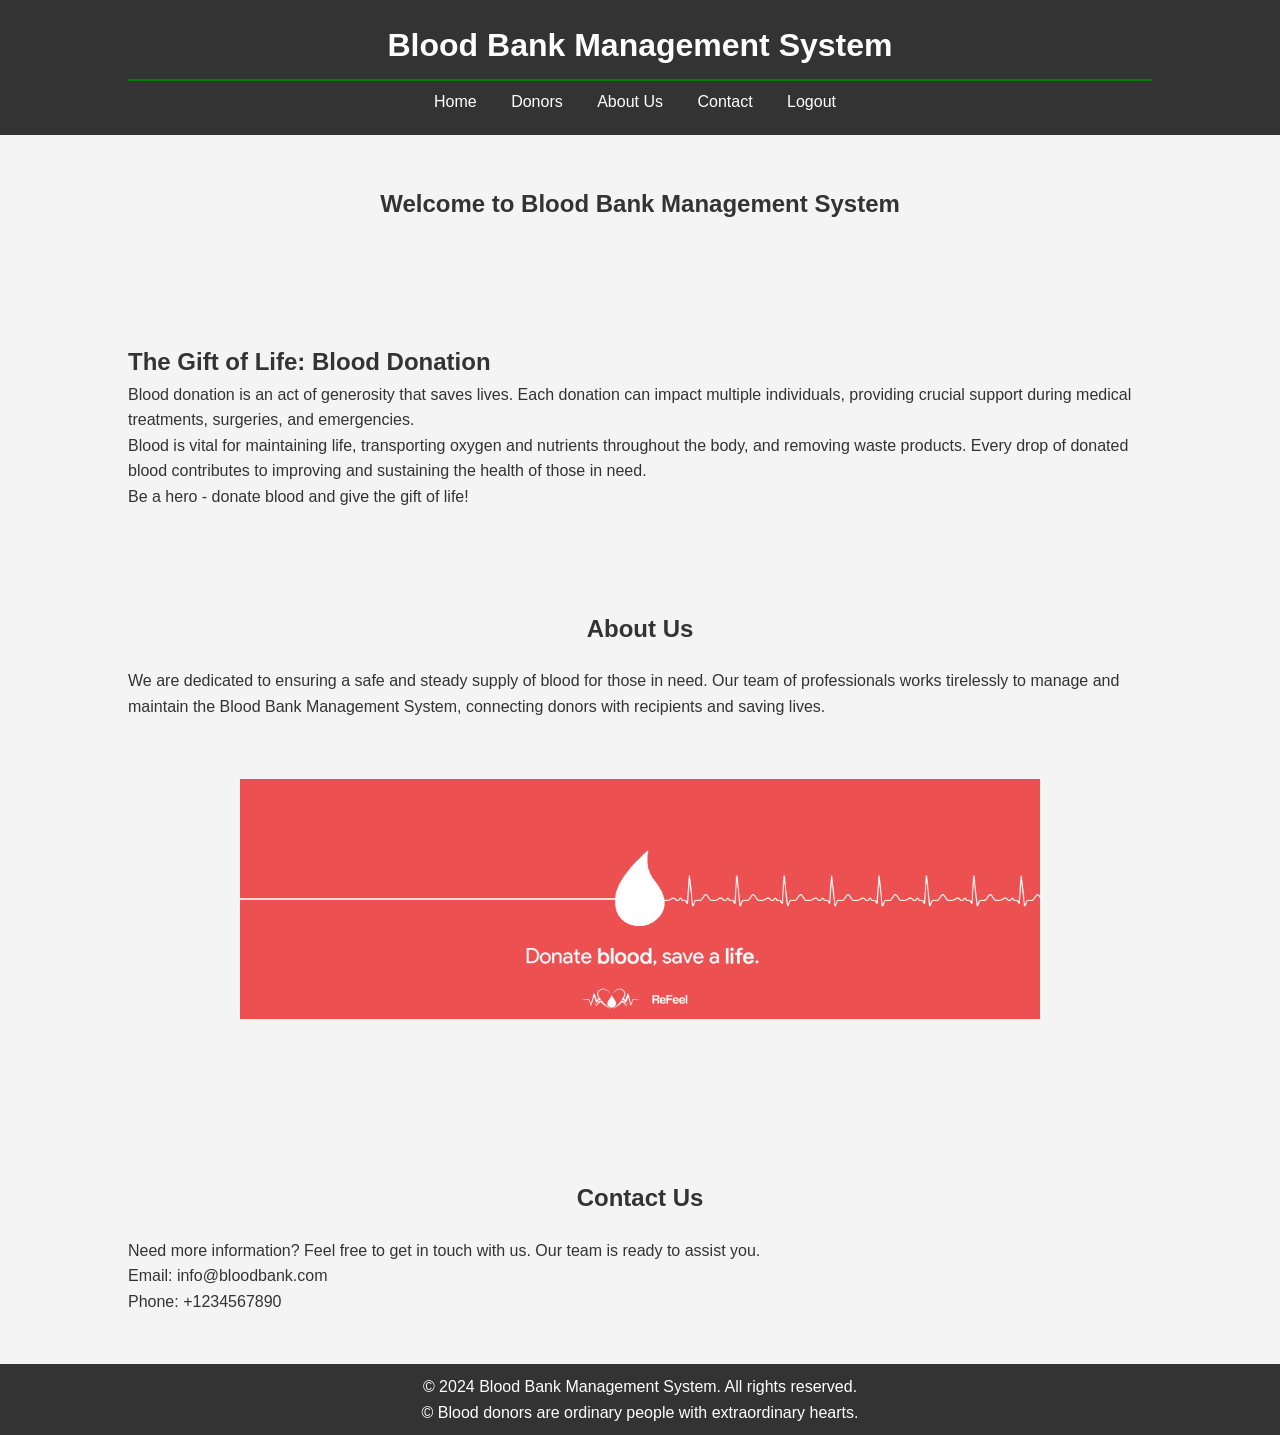
==== src/main/webapp/index.html @ 633a55af "Initial commit - Blood Bank Management System" ====
<!DOCTYPE html>
<html lang="en">
<head>
    <meta charset="UTF-8">
    <meta name="viewport" content="width=device-width, initial-scale=1.0">
    <title>Blood Bank Management System</title>
    <link rel="stylesheet" href="hstyles.css">
</head>
<body>
    <header>
        <div class="container">
            <h1>Blood Bank Management System</h1>
            <hr color="green">
            
            <nav>
                <ul>
                    <li><a href="#home">Home</a></li>
                    <li><a href="donar.html">Donors</a></li>
                    <li><a href="#about">About Us</a></li>
                    <li><a href="cont.html">Contact</a></li>
                    <li><a href="logout.jsp">Logout</a></li>
                </ul>
            </nav>
            <div id="welcome-message"></div> <!-- Placeholder for welcome message -->
        </div>
    </header>
    
    <section id="home" class="section">
        <div class="container">
            <h2>Welcome to Blood Bank Management System</h2>
            
        </div>
    </section>
    <section id="home" class="section">
        <div class="container">
            <h1>The Gift of Life: Blood Donation</h1>
            <p>
                Blood donation is an act of generosity that saves lives. Each donation can impact multiple individuals,
                providing crucial support during medical treatments, surgeries, and emergencies.
            </p>
            <p>
                Blood is vital for maintaining life, transporting oxygen and nutrients throughout the body, and
                removing waste products. Every drop of donated blood contributes to improving and sustaining
                the health of those in need.
            </p>
            <p>
                Be a hero - donate blood and give the gift of life!
            </p>
        </div>
    </section>
    <section id="about" class="section">
        <div class="container">
            <h2>About Us</h2>
            <p>
                We are dedicated to ensuring a safe and steady supply of blood for those in need. Our team
                of professionals works tirelessly to manage and maintain the Blood Bank Management System,
                connecting donors with recipients and saving lives.
            </p>
            <img src="blood.jpg" alt="Blood Bank" style="width: 400%; max-width: 800px; display: block; margin: 60px auto;">
        </div>
    </section>
    <section id="contact" class="section">
        <div class="container">
            <h2>Contact Us</h2>
            <p>
                Need more information? Feel free to get in touch with us. Our team is ready to assist
                you.
            </p>
            <p>Email: info@bloodbank.com</p>
            <p>Phone: +1234567890</p>
        </div>
    </section>
    
    <footer>
        <div class="container">
            <p>&copy; 2024 Blood Bank Management System. All rights reserved.</p>
            <p>&copy; Blood donors are ordinary people with extraordinary hearts.</p>
        </div>
    </footer>

    <script src="script.js"></script>

    <script>
        // Function to extract URL parameter
        function getUrlParameter(name) {
            name = name.replace(/[\[]/, '\\[').replace(/[\]]/, '\\]');
            var regex = new RegExp('[\\?&]' + name + '=([^&#]*)');
            var results = regex.exec(location.search);
            return results === null ? '' : decodeURIComponent(results[1].replace(/\+/g, ' '));
        };

        // Extract username from URL parameter
        var username = getUrlParameter('username');
        if (username) {
            // Display welcome message
            document.getElementById('welcome-message').innerHTML = 'Welcome, ' + username + '!';
        }
    </script>
</body>
</html>
---- src/main/webapp/hstyles.css ----
/* Reset default margin and padding */
body, h1, h2, h3, h4, p, ul, li {
    margin: 0;
    padding: 0;
}

/* Global styles */
body {
    font-family: Arial, sans-serif;
    background-color: #f4f4f4;
    color: #333;
    line-height: 1.6;
}

.container {
    width: 80%;
    margin: 0 auto;
    overflow: hidden;
}

header {
    background-color: #333;
    color: #fff;
    padding: 20px 0;
}

header h1 {
    text-align: center;
}

nav ul {
    list-style: none;
    text-align: center;
}

nav ul li {
    display: inline;
    margin-right: 10px;
}

nav ul li a {
    color: #fff;
    text-decoration: none;
    padding: 5px 10px;
}

section {
    padding: 50px 0;
}

.section h2 {
    text-align: center;
    margin-bottom: 20px;
}

.button {
    display: inline-block;
    padding: 10px 20px;
    background-color: #4caf50;
    color: #fff;
    text-decoration: none;
    border-radius: 4px;
}

.button:hover {
    background-color: #45a049;
}

footer {
    background-color: #333;
    color: #fff;
    text-align: center;
    padding: 10px 0;
}
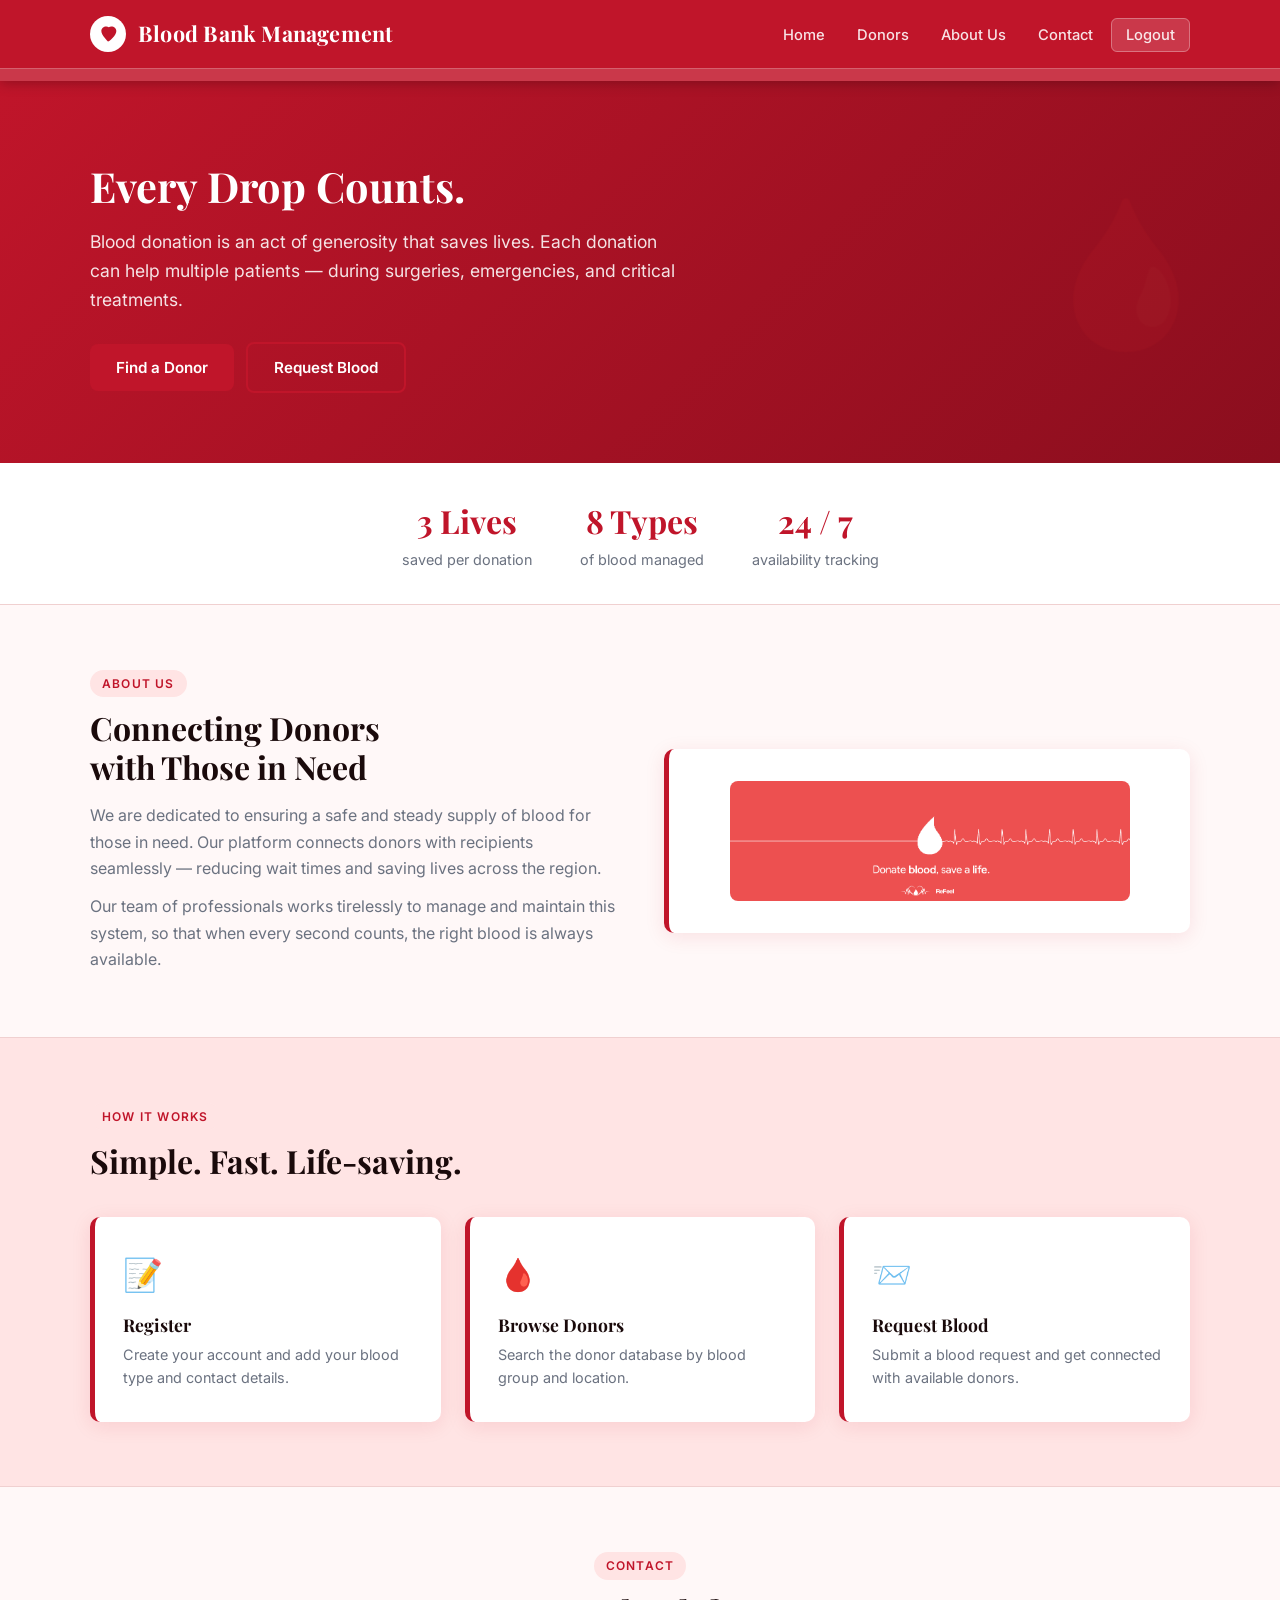
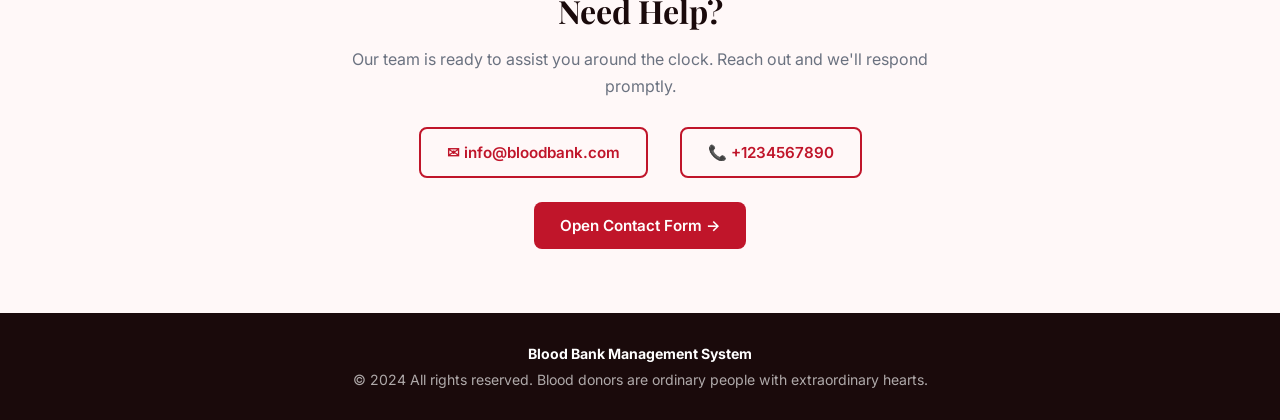
==== commit a8e69b5a: "Update index.html" ====
--- a/src/main/webapp/index.html
+++ b/src/main/webapp/index.html
@@ -1,100 +1,174 @@
 <!DOCTYPE html>
 <html lang="en">
 <head>
-    <meta charset="UTF-8">
-    <meta name="viewport" content="width=device-width, initial-scale=1.0">
-    <title>Blood Bank Management System</title>
-    <link rel="stylesheet" href="hstyles.css">
+  <meta charset="UTF-8">
+  <meta name="viewport" content="width=device-width, initial-scale=1.0">
+  <title>Blood Bank Management System</title>
+  <link rel="stylesheet" href="hstyles.css">
 </head>
 <body>
-    <header>
-        <div class="container">
-            <h1>Blood Bank Management System</h1>
-            <hr color="green">
-            
-            <nav>
-                <ul>
-                    <li><a href="#home">Home</a></li>
-                    <li><a href="donar.html">Donors</a></li>
-                    <li><a href="#about">About Us</a></li>
-                    <li><a href="cont.html">Contact</a></li>
-                    <li><a href="logout.jsp">Logout</a></li>
-                </ul>
-            </nav>
-            <div id="welcome-message"></div> <!-- Placeholder for welcome message -->
+
+  <!-- ── HEADER ── -->
+  <header>
+    <div class="container">
+      <div class="header-inner">
+        <div class="header-brand">
+          <div class="brand-icon">
+            <svg width="20" height="20" viewBox="0 0 24 24" fill="none">
+              <path d="M12 21C12 21 4 13.5 4 8.5C4 5.42 6.69 3 10 3C11.08 3 12.09 3.3 12.95 3.82C13.81 3.3 14.82 3 16 3C19.31 3 22 5.42 22 8.5C22 13.5 14 21 12 21Z" fill="#C0152A"/>
+            </svg>
+          </div>
+          <h1>Blood Bank Management</h1>
         </div>
-    </header>
-    
-    <section id="home" class="section">
-        <div class="container">
-            <h2>Welcome to Blood Bank Management System</h2>
-            
+        <nav>
+          <ul>
+            <li><a href="#home">Home</a></li>
+            <li><a href="donar.html">Donors</a></li>
+            <li><a href="#about">About Us</a></li>
+            <li><a href="cont.html">Contact</a></li>
+            <li><a href="logout.jsp" class="logout">Logout</a></li>
+          </ul>
+        </nav>
+      </div>
+    </div>
+    <div id="welcome-message"></div>
+  </header>
+
+  <!-- ── HERO ── -->
+  <section id="home" class="hero">
+    <div class="container">
+      <h2>Every Drop Counts.</h2>
+      <p>
+        Blood donation is an act of generosity that saves lives. Each donation can help multiple
+        patients — during surgeries, emergencies, and critical treatments.
+      </p>
+      <a href="donar.html" class="button">Find a Donor</a>
+      &nbsp;
+      <a href="bloodRequest.html" class="button btn-outline" style="border-color:rgba(255,255,255,.6);color:#fff !important;">Request Blood</a>
+    </div>
+  </section>
+
+  <!-- ── STATS STRIP ── -->
+  <section style="background: var(--surface); padding: 32px 0; border-bottom: 1px solid var(--border);">
+    <div class="container" style="display:flex; gap:48px; flex-wrap:wrap; justify-content:center; text-align:center;">
+      <div>
+        <div style="font-family:'Playfair Display',serif; font-size:2rem; font-weight:700; color:var(--crimson);">3 Lives</div>
+        <div class="text-muted">saved per donation</div>
+      </div>
+      <div>
+        <div style="font-family:'Playfair Display',serif; font-size:2rem; font-weight:700; color:var(--crimson);">8 Types</div>
+        <div class="text-muted">of blood managed</div>
+      </div>
+      <div>
+        <div style="font-family:'Playfair Display',serif; font-size:2rem; font-weight:700; color:var(--crimson);">24 / 7</div>
+        <div class="text-muted">availability tracking</div>
+      </div>
+    </div>
+  </section>
+
+  <!-- ── ABOUT ── -->
+  <section id="about" class="section">
+    <div class="container">
+      <span class="section-label">About Us</span>
+      <div style="display:grid; grid-template-columns:1fr 1fr; gap:48px; align-items:center; flex-wrap:wrap;">
+        <div>
+          <h2>Connecting Donors<br>with Those in Need</h2>
+          <p style="margin-top:16px; color:var(--muted);">
+            We are dedicated to ensuring a safe and steady supply of blood for those in need.
+            Our platform connects donors with recipients seamlessly — reducing wait times and
+            saving lives across the region.
+          </p>
+          <p style="margin-top:12px; color:var(--muted);">
+            Our team of professionals works tirelessly to manage and maintain this system,
+            so that when every second counts, the right blood is always available.
+          </p>
         </div>
-    </section>
-    <section id="home" class="section">
-        <div class="container">
-            <h1>The Gift of Life: Blood Donation</h1>
-            <p>
-                Blood donation is an act of generosity that saves lives. Each donation can impact multiple individuals,
-                providing crucial support during medical treatments, surgeries, and emergencies.
-            </p>
-            <p>
-                Blood is vital for maintaining life, transporting oxygen and nutrients throughout the body, and
-                removing waste products. Every drop of donated blood contributes to improving and sustaining
-                the health of those in need.
-            </p>
-            <p>
-                Be a hero - donate blood and give the gift of life!
-            </p>
+        <div class="card" style="text-align:center;">
+          <img src="blood.jpg" alt="Blood Bank" style="width:100%; max-width:400px; border-radius:8px; display:block; margin:0 auto;">
         </div>
-    </section>
-    <section id="about" class="section">
-        <div class="container">
-            <h2>About Us</h2>
-            <p>
-                We are dedicated to ensuring a safe and steady supply of blood for those in need. Our team
-                of professionals works tirelessly to manage and maintain the Blood Bank Management System,
-                connecting donors with recipients and saving lives.
-            </p>
-            <img src="blood.jpg" alt="Blood Bank" style="width: 400%; max-width: 800px; display: block; margin: 60px auto;">
+      </div>
+    </div>
+  </section>
+
+  <!-- ── HOW IT WORKS ── -->
+  <section class="section" style="background:var(--crimson-lt);">
+    <div class="container">
+      <span class="section-label">How It Works</span>
+      <h2 style="margin-bottom:36px;">Simple. Fast. Life-saving.</h2>
+      <div style="display:grid; grid-template-columns:repeat(auto-fit,minmax(220px,1fr)); gap:24px;">
+        <div class="card">
+          <div style="font-size:2rem; margin-bottom:12px;">📝</div>
+          <h3 style="margin-bottom:8px; font-size:1.1rem;">Register</h3>
+          <p class="text-muted">Create your account and add your blood type and contact details.</p>
         </div>
-    </section>
-    <section id="contact" class="section">
-        <div class="container">
-            <h2>Contact Us</h2>
-            <p>
-                Need more information? Feel free to get in touch with us. Our team is ready to assist
-                you.
-            </p>
-            <p>Email: info@bloodbank.com</p>
-            <p>Phone: +1234567890</p>
+        <div class="card">
+          <div style="font-size:2rem; margin-bottom:12px;">🩸</div>
+          <h3 style="margin-bottom:8px; font-size:1.1rem;">Browse Donors</h3>
+          <p class="text-muted">Search the donor database by blood group and location.</p>
         </div>
-    </section>
-    
-    <footer>
-        <div class="container">
-            <p>&copy; 2024 Blood Bank Management System. All rights reserved.</p>
-            <p>&copy; Blood donors are ordinary people with extraordinary hearts.</p>
+        <div class="card">
+          <div style="font-size:2rem; margin-bottom:12px;">📨</div>
+          <h3 style="margin-bottom:8px; font-size:1.1rem;">Request Blood</h3>
+          <p class="text-muted">Submit a blood request and get connected with available donors.</p>
         </div>
-    </footer>
+      </div>
+    </div>
+  </section>
 
-    <script src="script.js"></script>
+  <!-- ── CONTACT INFO ── -->
+  <section id="contact" class="section">
+    <div class="container" style="text-align:center; max-width:600px;">
+      <span class="section-label">Contact</span>
+      <h2>Need Help?</h2>
+      <p style="color:var(--muted); margin-top:12px;">
+        Our team is ready to assist you around the clock. Reach out and we'll respond promptly.
+      </p>
+      <div style="margin-top:28px; display:flex; justify-content:center; gap:32px; flex-wrap:wrap;">
+        <a href="mailto:info@bloodbank.com" class="button btn-outline">✉ info@bloodbank.com</a>
+        <a href="tel:+1234567890" class="button btn-outline">📞 +1234567890</a>
+      </div>
+      <div style="margin-top:24px;">
+        <a href="cont.html" class="button">Open Contact Form →</a>
+      </div>
+    </div>
+  </section>
 
-    <script>
-        // Function to extract URL parameter
-        function getUrlParameter(name) {
-            name = name.replace(/[\[]/, '\\[').replace(/[\]]/, '\\]');
-            var regex = new RegExp('[\\?&]' + name + '=([^&#]*)');
-            var results = regex.exec(location.search);
-            return results === null ? '' : decodeURIComponent(results[1].replace(/\+/g, ' '));
-        };
+  <!-- ── FOOTER ── -->
+  <footer>
+    <div class="container">
+      <p><strong>Blood Bank Management System</strong></p>
+      <p>&copy; 2024 All rights reserved. Blood donors are ordinary people with extraordinary hearts.</p>
+    </div>
+  </footer>
 
-        // Extract username from URL parameter
-        var username = getUrlParameter('username');
-        if (username) {
-            // Display welcome message
-            document.getElementById('welcome-message').innerHTML = 'Welcome, ' + username + '!';
-        }
-    </script>
+  <script>
+    function getUrlParameter(name) {
+      name = name.replace(/[\[]/, '\\[').replace(/[\]]/, '\\]');
+      var regex = new RegExp('[\\?&]' + name + '=([^&#]*)');
+      var results = regex.exec(location.search);
+      return results === null ? '' : decodeURIComponent(results[1].replace(/\+/g, ' '));
+    }
+    var username = getUrlParameter('username');
+    if (username) {
+      document.getElementById('welcome-message').innerHTML = 'Welcome back, <strong>' + username + '</strong> 👋';
+    }
+  </script>
+
+  <style>
+    @media (max-width: 700px) {
+      section[style*="grid-template-columns:1fr 1fr"] > .container > div[style*="grid"] {
+        grid-template-columns: 1fr !important;
+      }
+    }
+    .btn-outline {
+      background: transparent !important;
+      border: 2px solid var(--crimson) !important;
+      color: var(--crimson) !important;
+    }
+    .btn-outline:hover {
+      background: var(--crimson) !important;
+      color: #fff !important;
+    }
+  </style>
 </body>
 </html>
--- a/src/main/webapp/hstyles.css
+++ b/src/main/webapp/hstyles.css
@@ -1,74 +1,241 @@
-/* Reset default margin and padding */
-body, h1, h2, h3, h4, p, ul, li {
-    margin: 0;
-    padding: 0;
-}
-
-/* Global styles */
+@import url('https://fonts.googleapis.com/css2?family=Playfair+Display:wght@600;700&family=Inter:wght@400;500;600&display=swap');
+
+/* ── Reset ── */
+*, *::before, *::after { box-sizing: border-box; margin: 0; padding: 0; }
+
+/* ── Tokens ── */
+:root {
+  --crimson:   #C0152A;
+  --crimson-dk:#8B0E1E;
+  --crimson-lt:#FFE4E4;
+  --bg:        #FFF8F8;
+  --surface:   #FFFFFF;
+  --text:      #1A0A0B;
+  --muted:     #6B7280;
+  --border:    #F0D0D0;
+  --green:     #1a7a3c;
+  --green-lt:  #e8f5ee;
+  --radius:    10px;
+  --shadow:    0 4px 20px rgba(192,21,42,.10);
+}
+
+/* ── Base ── */
 body {
-    font-family: Arial, sans-serif;
-    background-color: #f4f4f4;
-    color: #333;
-    line-height: 1.6;
-}
-
+  font-family: 'Inter', Arial, sans-serif;
+  background-color: var(--bg);
+  color: var(--text);
+  line-height: 1.65;
+}
+
+h1, h2, h3 {
+  font-family: 'Playfair Display', Georgia, serif;
+  line-height: 1.2;
+}
+
+a { color: var(--crimson); text-decoration: none; }
+a:hover { text-decoration: underline; }
+
+/* ── Container ── */
 .container {
-    width: 80%;
-    margin: 0 auto;
-    overflow: hidden;
-}
-
+  width: 88%;
+  max-width: 1100px;
+  margin: 0 auto;
+}
+
+/* ── Header ── */
 header {
-    background-color: #333;
-    color: #fff;
-    padding: 20px 0;
+  background: var(--crimson);
+  color: #fff;
+  padding: 0;
+  position: sticky;
+  top: 0;
+  z-index: 100;
+  box-shadow: 0 2px 12px rgba(0,0,0,.25);
+}
+
+.header-inner {
+  display: flex;
+  align-items: center;
+  justify-content: space-between;
+  padding: 16px 0;
+  gap: 24px;
+  flex-wrap: wrap;
+}
+
+.header-brand {
+  display: flex;
+  align-items: center;
+  gap: 12px;
+}
+
+.brand-icon {
+  width: 36px;
+  height: 36px;
+  background: #fff;
+  border-radius: 50%;
+  display: flex;
+  align-items: center;
+  justify-content: center;
+  animation: pulse 2s ease-in-out infinite;
+}
+
+.brand-icon svg { display: block; }
+
+@keyframes pulse {
+  0%, 100% { box-shadow: 0 0 0 0 rgba(255,255,255,.5); }
+  50%       { box-shadow: 0 0 0 8px rgba(255,255,255,0); }
 }
 
 header h1 {
-    text-align: center;
-}
-
-nav ul {
-    list-style: none;
-    text-align: center;
-}
-
-nav ul li {
-    display: inline;
-    margin-right: 10px;
-}
-
+  font-family: 'Playfair Display', serif;
+  font-size: 1.35rem;
+  font-weight: 700;
+  color: #fff;
+  letter-spacing: .01em;
+}
+
+/* ── Nav ── */
+nav ul { list-style: none; display: flex; gap: 4px; flex-wrap: wrap; }
 nav ul li a {
-    color: #fff;
-    text-decoration: none;
-    padding: 5px 10px;
-}
-
-section {
-    padding: 50px 0;
+  color: rgba(255,255,255,.88);
+  padding: 7px 14px;
+  border-radius: 6px;
+  font-size: .92rem;
+  font-weight: 500;
+  transition: background .18s, color .18s;
+}
+nav ul li a:hover {
+  background: rgba(255,255,255,.18);
+  color: #fff;
+  text-decoration: none;
+}
+nav ul li a.logout {
+  background: rgba(255,255,255,.15);
+  border: 1px solid rgba(255,255,255,.3);
+}
+nav ul li a.logout:hover { background: rgba(255,255,255,.28); }
+
+/* ── Welcome strip ── */
+#welcome-message {
+  background: rgba(255,255,255,.15);
+  color: #fff;
+  text-align: center;
+  padding: 6px 16px;
+  font-size: .88rem;
+  font-weight: 500;
+  border-top: 1px solid rgba(255,255,255,.2);
+}
+
+/* ── Hero section ── */
+.hero {
+  background: linear-gradient(135deg, var(--crimson) 0%, var(--crimson-dk) 100%);
+  color: #fff;
+  padding: 80px 0 70px;
+  position: relative;
+  overflow: hidden;
+}
+
+.hero::after {
+  content: '🩸';
+  position: absolute;
+  right: 5%;
+  top: 50%;
+  transform: translateY(-50%);
+  font-size: 9rem;
+  opacity: .08;
+  pointer-events: none;
+}
+
+.hero h2 {
+  font-size: 2.6rem;
+  margin-bottom: 16px;
+  color: #fff;
+}
+
+.hero p {
+  font-size: 1.1rem;
+  opacity: .88;
+  max-width: 600px;
+  margin-bottom: 28px;
+}
+
+/* ── Sections ── */
+.section { padding: 64px 0; }
+.section + .section { border-top: 1px solid var(--border); }
+
+.section-label {
+  display: inline-block;
+  background: var(--crimson-lt);
+  color: var(--crimson);
+  font-size: .75rem;
+  font-weight: 600;
+  letter-spacing: .1em;
+  text-transform: uppercase;
+  padding: 4px 12px;
+  border-radius: 20px;
+  margin-bottom: 12px;
 }
 
 .section h2 {
-    text-align: center;
-    margin-bottom: 20px;
-}
-
-.button {
-    display: inline-block;
-    padding: 10px 20px;
-    background-color: #4caf50;
-    color: #fff;
-    text-decoration: none;
-    border-radius: 4px;
-}
-
-.button:hover {
-    background-color: #45a049;
-}
-
+  font-size: 2rem;
+  margin-bottom: 16px;
+  color: var(--text);
+}
+
+/* ── Card ── */
+.card {
+  background: var(--surface);
+  border-radius: var(--radius);
+  box-shadow: var(--shadow);
+  border-left: 5px solid var(--crimson);
+  padding: 32px 28px;
+}
+
+/* ── Buttons ── */
+.button, .btn {
+  display: inline-block;
+  padding: 11px 26px;
+  background: var(--crimson);
+  color: #fff !important;
+  border-radius: 8px;
+  font-weight: 600;
+  font-size: .95rem;
+  border: none;
+  cursor: pointer;
+  transition: background .18s, transform .12s;
+  text-decoration: none !important;
+}
+.button:hover, .btn:hover {
+  background: var(--crimson-dk);
+  transform: translateY(-1px);
+}
+
+.btn-outline {
+  background: transparent;
+  border: 2px solid var(--crimson);
+  color: var(--crimson) !important;
+}
+.btn-outline:hover { background: var(--crimson); color: #fff !important; }
+
+/* ── Footer ── */
 footer {
-    background-color: #333;
-    color: #fff;
-    text-align: center;
-    padding: 10px 0;
-}
+  background: var(--text);
+  color: rgba(255,255,255,.65);
+  text-align: center;
+  padding: 28px 0;
+  font-size: .88rem;
+  line-height: 1.8;
+}
+footer strong { color: #fff; }
+
+/* ── Utility ── */
+.text-muted { color: var(--muted); font-size: .9rem; }
+.mt-4 { margin-top: 1rem; }
+.mb-4 { margin-bottom: 1rem; }
+
+/* ── Responsive ── */
+@media (max-width: 640px) {
+  .header-inner { flex-direction: column; align-items: flex-start; }
+  .hero h2 { font-size: 1.8rem; }
+  nav ul { gap: 2px; }
+}
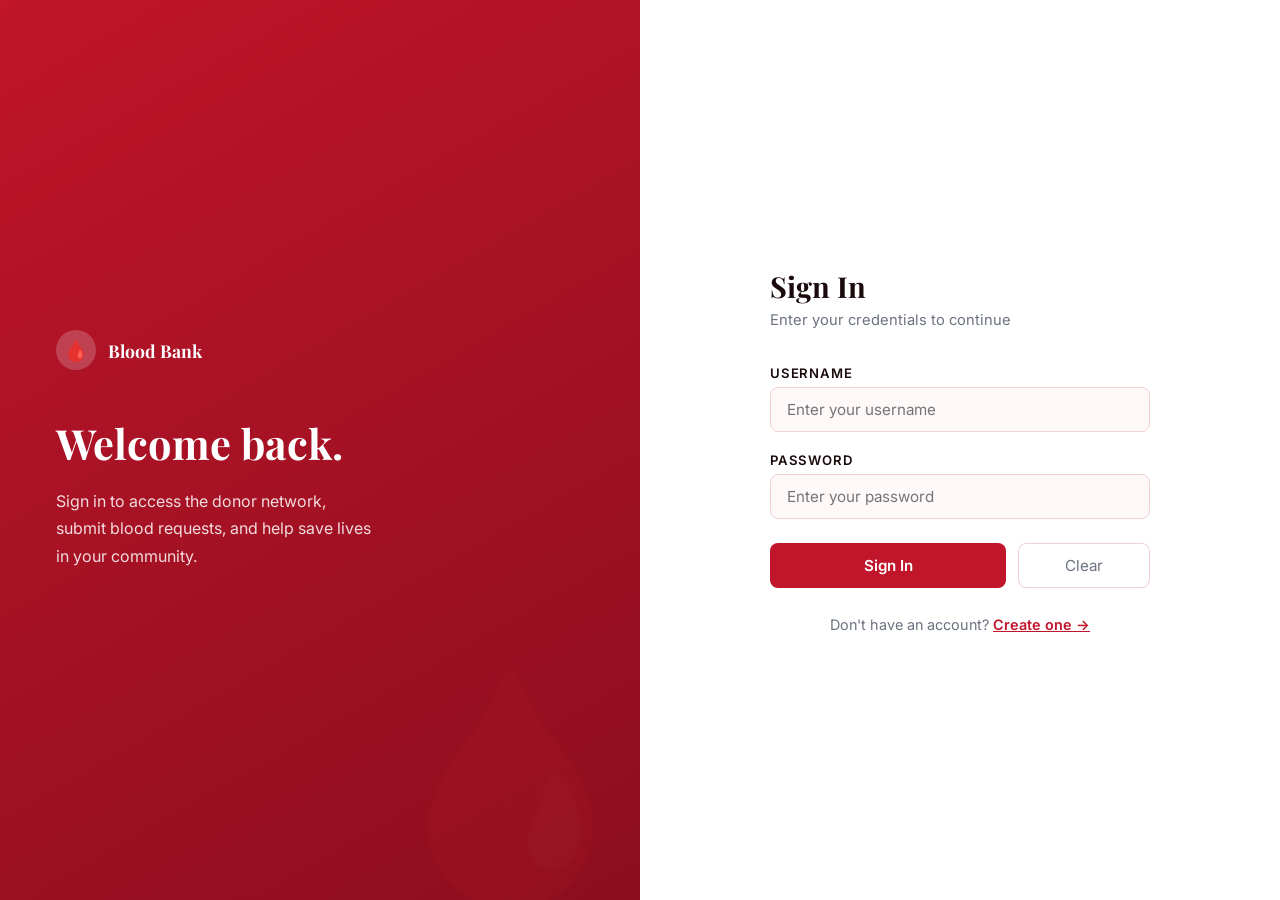
==== commit 86cf4fb1: "Update index.html" ====
--- a/src/main/webapp/index.html
+++ b/src/main/webapp/index.html
@@ -3,172 +3,245 @@
 <head>
   <meta charset="UTF-8">
   <meta name="viewport" content="width=device-width, initial-scale=1.0">
-  <title>Blood Bank Management System</title>
-  <link rel="stylesheet" href="hstyles.css">
+  <title>Login — Blood Bank</title>
+  <link rel="preconnect" href="https://fonts.googleapis.com">
+  <link href="https://fonts.googleapis.com/css2?family=Playfair+Display:wght@600;700&family=Inter:wght@400;500;600&display=swap" rel="stylesheet">
+  <style>
+    *, *::before, *::after { box-sizing: border-box; margin: 0; padding: 0; }
+    :root {
+      --crimson:   #C0152A;
+      --crimson-dk:#8B0E1E;
+      --crimson-lt:#FFE4E4;
+      --bg:        #FFF8F8;
+      --surface:   #FFFFFF;
+      --text:      #1A0A0B;
+      --muted:     #6B7280;
+      --border:    #F0D0D0;
+    }
+    body {
+      font-family: 'Inter', Arial, sans-serif;
+      min-height: 100vh;
+      display: flex;
+      flex-direction: column;
+      background: var(--bg);
+      color: var(--text);
+    }
+    .page-wrap {
+      flex: 1;
+      display: grid;
+      grid-template-columns: 1fr 1fr;
+      min-height: 100vh;
+    }
+
+    /* Left panel */
+    .left-panel {
+      background: linear-gradient(150deg, var(--crimson) 0%, var(--crimson-dk) 100%);
+      display: flex;
+      flex-direction: column;
+      justify-content: center;
+      align-items: flex-start;
+      padding: 64px 56px;
+      color: #fff;
+      position: relative;
+      overflow: hidden;
+    }
+    .left-panel::after {
+      content: '🩸';
+      position: absolute;
+      bottom: -20px;
+      right: -10px;
+      font-size: 14rem;
+      opacity: .07;
+      pointer-events: none;
+    }
+    .left-panel .brand {
+      display: flex;
+      align-items: center;
+      gap: 12px;
+      margin-bottom: 48px;
+    }
+    .left-panel .brand-dot {
+      width: 40px;
+      height: 40px;
+      background: rgba(255,255,255,.2);
+      border-radius: 50%;
+      display: flex;
+      align-items: center;
+      justify-content: center;
+      font-size: 1.3rem;
+    }
+    .left-panel .brand span {
+      font-family: 'Playfair Display', serif;
+      font-size: 1.1rem;
+      font-weight: 700;
+    }
+    .left-panel h1 {
+      font-family: 'Playfair Display', serif;
+      font-size: 2.6rem;
+      font-weight: 700;
+      line-height: 1.2;
+      margin-bottom: 20px;
+    }
+    .left-panel p {
+      font-size: 1rem;
+      opacity: .85;
+      max-width: 320px;
+      line-height: 1.7;
+    }
+
+    /* Right panel */
+    .right-panel {
+      display: flex;
+      flex-direction: column;
+      justify-content: center;
+      align-items: center;
+      padding: 48px 40px;
+      background: var(--surface);
+    }
+    .form-box {
+      width: 100%;
+      max-width: 380px;
+    }
+    .form-box h2 {
+      font-family: 'Playfair Display', serif;
+      font-size: 1.8rem;
+      margin-bottom: 6px;
+      color: var(--text);
+    }
+    .form-box .subtitle {
+      color: var(--muted);
+      font-size: .92rem;
+      margin-bottom: 36px;
+    }
+    label {
+      display: block;
+      font-size: .82rem;
+      font-weight: 600;
+      letter-spacing: .06em;
+      text-transform: uppercase;
+      color: var(--text);
+      margin-bottom: 6px;
+    }
+    input[type="text"],
+    input[type="password"] {
+      width: 100%;
+      padding: 12px 16px;
+      border: 1.5px solid var(--border);
+      border-radius: 8px;
+      font-family: 'Inter', sans-serif;
+      font-size: .95rem;
+      background: var(--bg);
+      color: var(--text);
+      margin-bottom: 20px;
+      transition: border-color .18s, box-shadow .18s;
+      outline: none;
+    }
+    input[type="text"]:focus,
+    input[type="password"]:focus {
+      border-color: var(--crimson);
+      box-shadow: 0 0 0 3px rgba(192,21,42,.12);
+    }
+    .btn-row {
+      display: flex;
+      gap: 12px;
+      margin-top: 4px;
+    }
+    input[type="Submit"] {
+      flex: 2;
+      padding: 12px;
+      background: var(--crimson);
+      color: #fff;
+      border: none;
+      border-radius: 8px;
+      font-family: 'Inter', sans-serif;
+      font-size: .95rem;
+      font-weight: 600;
+      cursor: pointer;
+      transition: background .18s;
+    }
+    input[type="Submit"]:hover { background: var(--crimson-dk); }
+    input[type="Reset"] {
+      flex: 1;
+      padding: 12px;
+      background: transparent;
+      color: var(--muted);
+      border: 1.5px solid var(--border);
+      border-radius: 8px;
+      font-family: 'Inter', sans-serif;
+      font-size: .95rem;
+      cursor: pointer;
+      transition: border-color .18s;
+    }
+    input[type="Reset"]:hover { border-color: var(--crimson); color: var(--crimson); }
+    .signup-link {
+      text-align: center;
+      margin-top: 28px;
+      color: var(--muted);
+      font-size: .9rem;
+    }
+    .signup-link a { color: var(--crimson); font-weight: 600; }
+
+    @media (max-width: 700px) {
+      .page-wrap { grid-template-columns: 1fr; }
+      .left-panel { padding: 40px 28px; }
+      .left-panel h1 { font-size: 1.8rem; }
+      .left-panel::after { font-size: 8rem; }
+    }
+  </style>
+
+  <script>
+    function validateForm() {
+      var uname = document.forms['login']['uname'].value.trim();
+      var pwd = document.forms['login']['pwd'].value.trim();
+      if (uname === '' || pwd === '') {
+        alert('Please enter both username and password.');
+        return false;
+      }
+      return true;
+    }
+  </script>
 </head>
 <body>
-
-  <!-- ── HEADER ── -->
-  <header>
-    <div class="container">
-      <div class="header-inner">
-        <div class="header-brand">
-          <div class="brand-icon">
-            <svg width="20" height="20" viewBox="0 0 24 24" fill="none">
-              <path d="M12 21C12 21 4 13.5 4 8.5C4 5.42 6.69 3 10 3C11.08 3 12.09 3.3 12.95 3.82C13.81 3.3 14.82 3 16 3C19.31 3 22 5.42 22 8.5C22 13.5 14 21 12 21Z" fill="#C0152A"/>
-            </svg>
+  <div class="page-wrap">
+
+    <!-- Left -->
+    <div class="left-panel">
+      <div class="brand">
+        <div class="brand-dot">🩸</div>
+        <span>Blood Bank</span>
+      </div>
+      <h1>Welcome back.</h1>
+      <p>
+        Sign in to access the donor network, submit blood requests, and help save lives in your community.
+      </p>
+    </div>
+
+    <!-- Right -->
+    <div class="right-panel">
+      <div class="form-box">
+        <h2>Sign In</h2>
+        <p class="subtitle">Enter your credentials to continue</p>
+
+        <!-- ACTION + NAME attributes preserved exactly -->
+        <form name="login" action="login.jsp" method="POST" onsubmit="return validateForm()">
+          <label for="uname">Username</label>
+          <input type="text" id="uname" name="uname" placeholder="Enter your username" />
+
+          <label for="pwd">Password</label>
+          <input type="password" id="pwd" name="pwd" placeholder="Enter your password" />
+
+          <div class="btn-row">
+            <input type="Submit" value="Sign In" />
+            <input type="Reset" value="Clear" />
           </div>
-          <h1>Blood Bank Management</h1>
-        </div>
-        <nav>
-          <ul>
-            <li><a href="#home">Home</a></li>
-            <li><a href="donar.html">Donors</a></li>
-            <li><a href="#about">About Us</a></li>
-            <li><a href="cont.html">Contact</a></li>
-            <li><a href="logout.jsp" class="logout">Logout</a></li>
-          </ul>
-        </nav>
-      </div>
-    </div>
-    <div id="welcome-message"></div>
-  </header>
-
-  <!-- ── HERO ── -->
-  <section id="home" class="hero">
-    <div class="container">
-      <h2>Every Drop Counts.</h2>
-      <p>
-        Blood donation is an act of generosity that saves lives. Each donation can help multiple
-        patients — during surgeries, emergencies, and critical treatments.
-      </p>
-      <a href="donar.html" class="button">Find a Donor</a>
-      &nbsp;
-      <a href="bloodRequest.html" class="button btn-outline" style="border-color:rgba(255,255,255,.6);color:#fff !important;">Request Blood</a>
-    </div>
-  </section>
-
-  <!-- ── STATS STRIP ── -->
-  <section style="background: var(--surface); padding: 32px 0; border-bottom: 1px solid var(--border);">
-    <div class="container" style="display:flex; gap:48px; flex-wrap:wrap; justify-content:center; text-align:center;">
-      <div>
-        <div style="font-family:'Playfair Display',serif; font-size:2rem; font-weight:700; color:var(--crimson);">3 Lives</div>
-        <div class="text-muted">saved per donation</div>
-      </div>
-      <div>
-        <div style="font-family:'Playfair Display',serif; font-size:2rem; font-weight:700; color:var(--crimson);">8 Types</div>
-        <div class="text-muted">of blood managed</div>
-      </div>
-      <div>
-        <div style="font-family:'Playfair Display',serif; font-size:2rem; font-weight:700; color:var(--crimson);">24 / 7</div>
-        <div class="text-muted">availability tracking</div>
-      </div>
-    </div>
-  </section>
-
-  <!-- ── ABOUT ── -->
-  <section id="about" class="section">
-    <div class="container">
-      <span class="section-label">About Us</span>
-      <div style="display:grid; grid-template-columns:1fr 1fr; gap:48px; align-items:center; flex-wrap:wrap;">
-        <div>
-          <h2>Connecting Donors<br>with Those in Need</h2>
-          <p style="margin-top:16px; color:var(--muted);">
-            We are dedicated to ensuring a safe and steady supply of blood for those in need.
-            Our platform connects donors with recipients seamlessly — reducing wait times and
-            saving lives across the region.
-          </p>
-          <p style="margin-top:12px; color:var(--muted);">
-            Our team of professionals works tirelessly to manage and maintain this system,
-            so that when every second counts, the right blood is always available.
-          </p>
-        </div>
-        <div class="card" style="text-align:center;">
-          <img src="blood.jpg" alt="Blood Bank" style="width:100%; max-width:400px; border-radius:8px; display:block; margin:0 auto;">
+        </form>
+
+        <div class="signup-link">
+          Don't have an account? <a href="register.html">Create one →</a>
         </div>
       </div>
     </div>
-  </section>
-
-  <!-- ── HOW IT WORKS ── -->
-  <section class="section" style="background:var(--crimson-lt);">
-    <div class="container">
-      <span class="section-label">How It Works</span>
-      <h2 style="margin-bottom:36px;">Simple. Fast. Life-saving.</h2>
-      <div style="display:grid; grid-template-columns:repeat(auto-fit,minmax(220px,1fr)); gap:24px;">
-        <div class="card">
-          <div style="font-size:2rem; margin-bottom:12px;">📝</div>
-          <h3 style="margin-bottom:8px; font-size:1.1rem;">Register</h3>
-          <p class="text-muted">Create your account and add your blood type and contact details.</p>
-        </div>
-        <div class="card">
-          <div style="font-size:2rem; margin-bottom:12px;">🩸</div>
-          <h3 style="margin-bottom:8px; font-size:1.1rem;">Browse Donors</h3>
-          <p class="text-muted">Search the donor database by blood group and location.</p>
-        </div>
-        <div class="card">
-          <div style="font-size:2rem; margin-bottom:12px;">📨</div>
-          <h3 style="margin-bottom:8px; font-size:1.1rem;">Request Blood</h3>
-          <p class="text-muted">Submit a blood request and get connected with available donors.</p>
-        </div>
-      </div>
-    </div>
-  </section>
-
-  <!-- ── CONTACT INFO ── -->
-  <section id="contact" class="section">
-    <div class="container" style="text-align:center; max-width:600px;">
-      <span class="section-label">Contact</span>
-      <h2>Need Help?</h2>
-      <p style="color:var(--muted); margin-top:12px;">
-        Our team is ready to assist you around the clock. Reach out and we'll respond promptly.
-      </p>
-      <div style="margin-top:28px; display:flex; justify-content:center; gap:32px; flex-wrap:wrap;">
-        <a href="mailto:info@bloodbank.com" class="button btn-outline">✉ info@bloodbank.com</a>
-        <a href="tel:+1234567890" class="button btn-outline">📞 +1234567890</a>
-      </div>
-      <div style="margin-top:24px;">
-        <a href="cont.html" class="button">Open Contact Form →</a>
-      </div>
-    </div>
-  </section>
-
-  <!-- ── FOOTER ── -->
-  <footer>
-    <div class="container">
-      <p><strong>Blood Bank Management System</strong></p>
-      <p>&copy; 2024 All rights reserved. Blood donors are ordinary people with extraordinary hearts.</p>
-    </div>
-  </footer>
-
-  <script>
-    function getUrlParameter(name) {
-      name = name.replace(/[\[]/, '\\[').replace(/[\]]/, '\\]');
-      var regex = new RegExp('[\\?&]' + name + '=([^&#]*)');
-      var results = regex.exec(location.search);
-      return results === null ? '' : decodeURIComponent(results[1].replace(/\+/g, ' '));
-    }
-    var username = getUrlParameter('username');
-    if (username) {
-      document.getElementById('welcome-message').innerHTML = 'Welcome back, <strong>' + username + '</strong> 👋';
-    }
-  </script>
-
-  <style>
-    @media (max-width: 700px) {
-      section[style*="grid-template-columns:1fr 1fr"] > .container > div[style*="grid"] {
-        grid-template-columns: 1fr !important;
-      }
-    }
-    .btn-outline {
-      background: transparent !important;
-      border: 2px solid var(--crimson) !important;
-      color: var(--crimson) !important;
-    }
-    .btn-outline:hover {
-      background: var(--crimson) !important;
-      color: #fff !important;
-    }
-  </style>
+
+  </div>
 </body>
 </html>
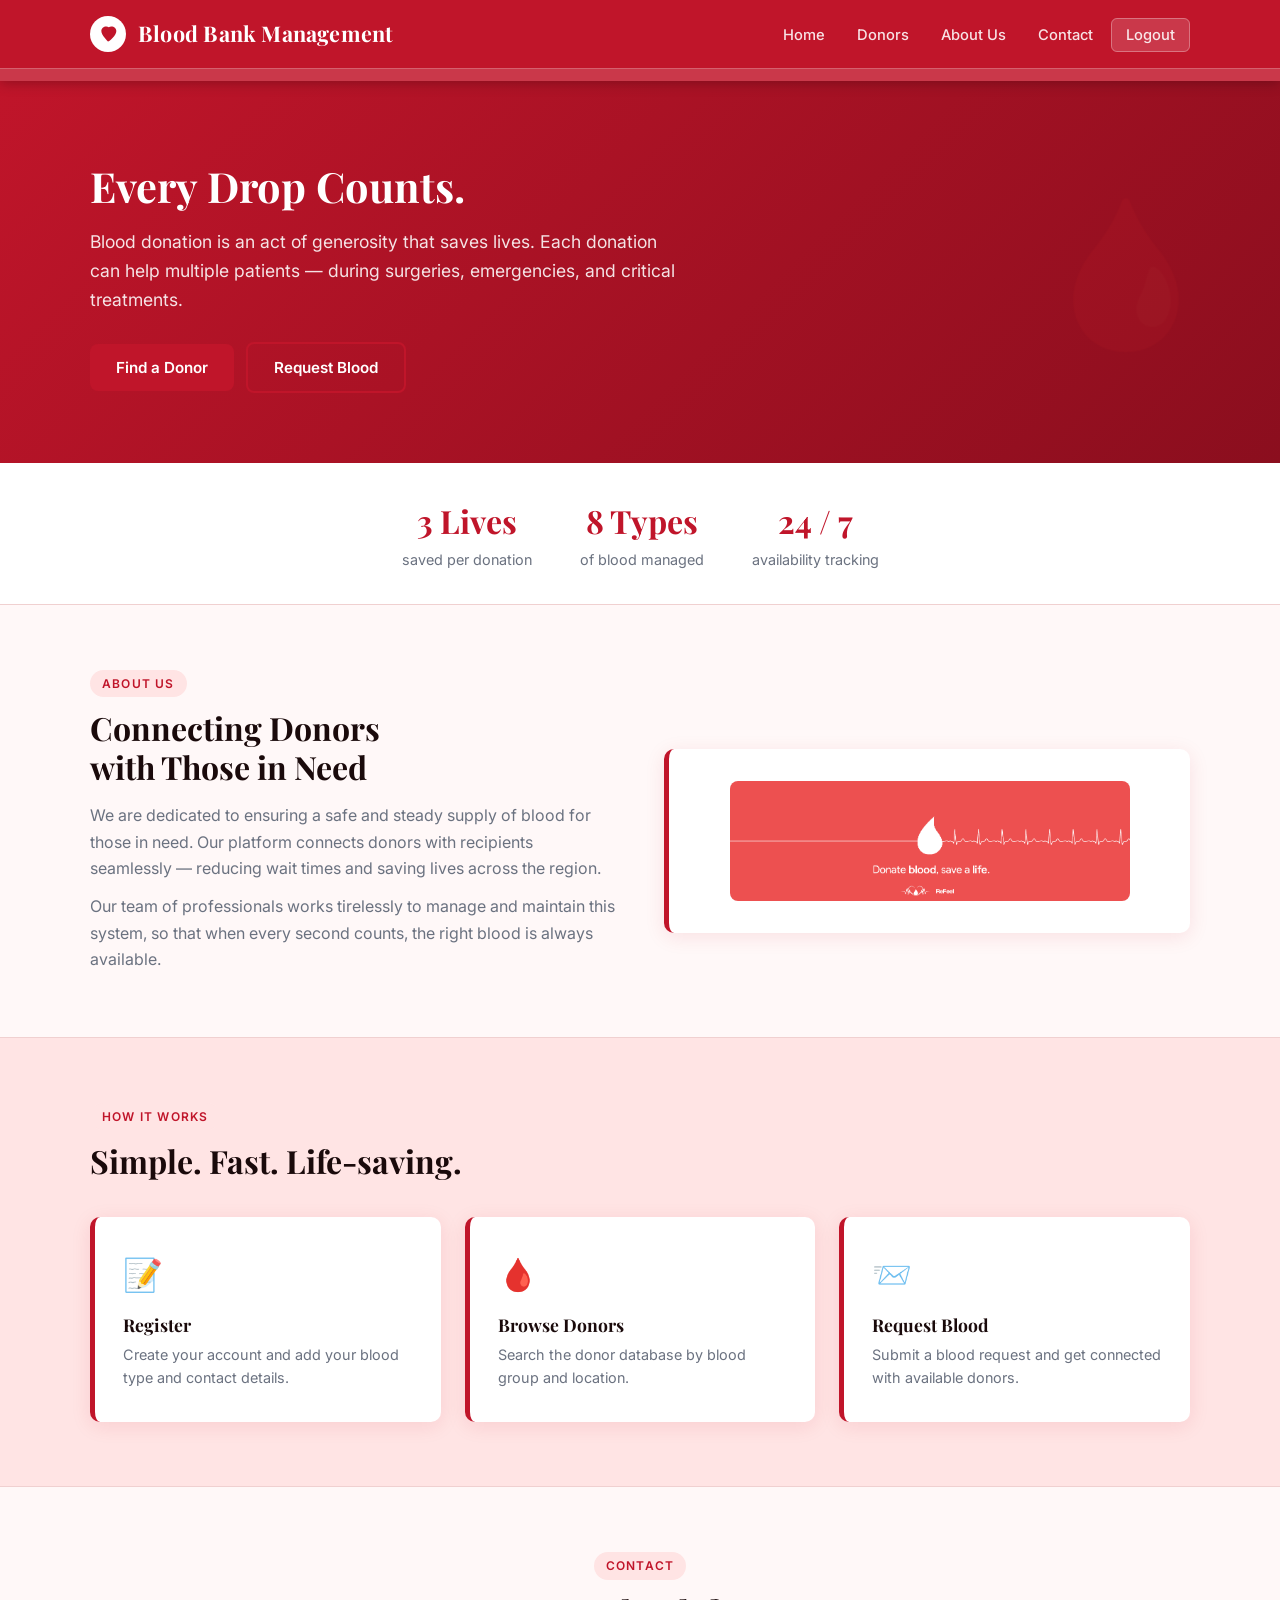
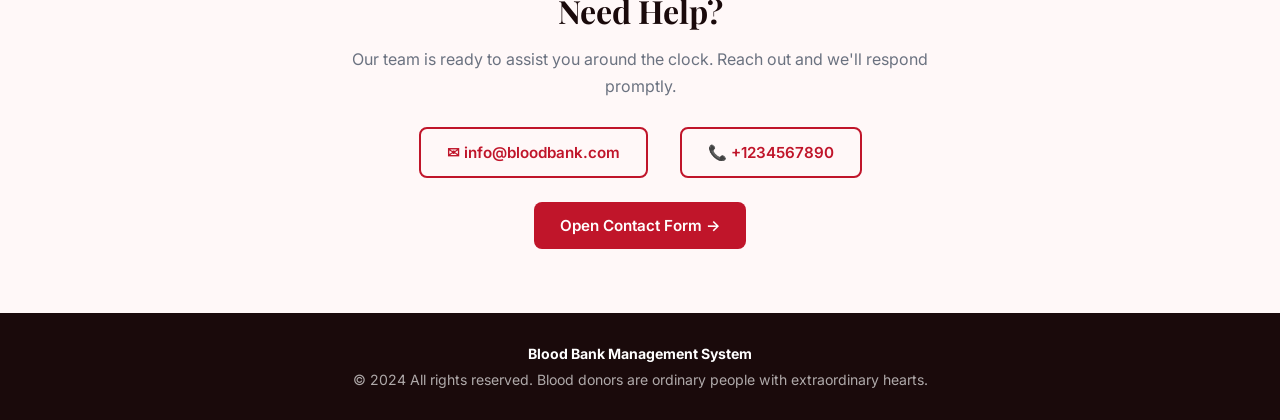
==== commit 2718197a: "Update index.html" ====
--- a/src/main/webapp/index.html
+++ b/src/main/webapp/index.html
@@ -3,245 +3,172 @@
 <head>
   <meta charset="UTF-8">
   <meta name="viewport" content="width=device-width, initial-scale=1.0">
-  <title>Login — Blood Bank</title>
-  <link rel="preconnect" href="https://fonts.googleapis.com">
-  <link href="https://fonts.googleapis.com/css2?family=Playfair+Display:wght@600;700&family=Inter:wght@400;500;600&display=swap" rel="stylesheet">
-  <style>
-    *, *::before, *::after { box-sizing: border-box; margin: 0; padding: 0; }
-    :root {
-      --crimson:   #C0152A;
-      --crimson-dk:#8B0E1E;
-      --crimson-lt:#FFE4E4;
-      --bg:        #FFF8F8;
-      --surface:   #FFFFFF;
-      --text:      #1A0A0B;
-      --muted:     #6B7280;
-      --border:    #F0D0D0;
-    }
-    body {
-      font-family: 'Inter', Arial, sans-serif;
-      min-height: 100vh;
-      display: flex;
-      flex-direction: column;
-      background: var(--bg);
-      color: var(--text);
-    }
-    .page-wrap {
-      flex: 1;
-      display: grid;
-      grid-template-columns: 1fr 1fr;
-      min-height: 100vh;
-    }
-
-    /* Left panel */
-    .left-panel {
-      background: linear-gradient(150deg, var(--crimson) 0%, var(--crimson-dk) 100%);
-      display: flex;
-      flex-direction: column;
-      justify-content: center;
-      align-items: flex-start;
-      padding: 64px 56px;
-      color: #fff;
-      position: relative;
-      overflow: hidden;
-    }
-    .left-panel::after {
-      content: '🩸';
-      position: absolute;
-      bottom: -20px;
-      right: -10px;
-      font-size: 14rem;
-      opacity: .07;
-      pointer-events: none;
-    }
-    .left-panel .brand {
-      display: flex;
-      align-items: center;
-      gap: 12px;
-      margin-bottom: 48px;
-    }
-    .left-panel .brand-dot {
-      width: 40px;
-      height: 40px;
-      background: rgba(255,255,255,.2);
-      border-radius: 50%;
-      display: flex;
-      align-items: center;
-      justify-content: center;
-      font-size: 1.3rem;
-    }
-    .left-panel .brand span {
-      font-family: 'Playfair Display', serif;
-      font-size: 1.1rem;
-      font-weight: 700;
-    }
-    .left-panel h1 {
-      font-family: 'Playfair Display', serif;
-      font-size: 2.6rem;
-      font-weight: 700;
-      line-height: 1.2;
-      margin-bottom: 20px;
-    }
-    .left-panel p {
-      font-size: 1rem;
-      opacity: .85;
-      max-width: 320px;
-      line-height: 1.7;
-    }
-
-    /* Right panel */
-    .right-panel {
-      display: flex;
-      flex-direction: column;
-      justify-content: center;
-      align-items: center;
-      padding: 48px 40px;
-      background: var(--surface);
-    }
-    .form-box {
-      width: 100%;
-      max-width: 380px;
-    }
-    .form-box h2 {
-      font-family: 'Playfair Display', serif;
-      font-size: 1.8rem;
-      margin-bottom: 6px;
-      color: var(--text);
-    }
-    .form-box .subtitle {
-      color: var(--muted);
-      font-size: .92rem;
-      margin-bottom: 36px;
-    }
-    label {
-      display: block;
-      font-size: .82rem;
-      font-weight: 600;
-      letter-spacing: .06em;
-      text-transform: uppercase;
-      color: var(--text);
-      margin-bottom: 6px;
-    }
-    input[type="text"],
-    input[type="password"] {
-      width: 100%;
-      padding: 12px 16px;
-      border: 1.5px solid var(--border);
-      border-radius: 8px;
-      font-family: 'Inter', sans-serif;
-      font-size: .95rem;
-      background: var(--bg);
-      color: var(--text);
-      margin-bottom: 20px;
-      transition: border-color .18s, box-shadow .18s;
-      outline: none;
-    }
-    input[type="text"]:focus,
-    input[type="password"]:focus {
-      border-color: var(--crimson);
-      box-shadow: 0 0 0 3px rgba(192,21,42,.12);
-    }
-    .btn-row {
-      display: flex;
-      gap: 12px;
-      margin-top: 4px;
-    }
-    input[type="Submit"] {
-      flex: 2;
-      padding: 12px;
-      background: var(--crimson);
-      color: #fff;
-      border: none;
-      border-radius: 8px;
-      font-family: 'Inter', sans-serif;
-      font-size: .95rem;
-      font-weight: 600;
-      cursor: pointer;
-      transition: background .18s;
-    }
-    input[type="Submit"]:hover { background: var(--crimson-dk); }
-    input[type="Reset"] {
-      flex: 1;
-      padding: 12px;
-      background: transparent;
-      color: var(--muted);
-      border: 1.5px solid var(--border);
-      border-radius: 8px;
-      font-family: 'Inter', sans-serif;
-      font-size: .95rem;
-      cursor: pointer;
-      transition: border-color .18s;
-    }
-    input[type="Reset"]:hover { border-color: var(--crimson); color: var(--crimson); }
-    .signup-link {
-      text-align: center;
-      margin-top: 28px;
-      color: var(--muted);
-      font-size: .9rem;
-    }
-    .signup-link a { color: var(--crimson); font-weight: 600; }
-
-    @media (max-width: 700px) {
-      .page-wrap { grid-template-columns: 1fr; }
-      .left-panel { padding: 40px 28px; }
-      .left-panel h1 { font-size: 1.8rem; }
-      .left-panel::after { font-size: 8rem; }
-    }
-  </style>
-
-  <script>
-    function validateForm() {
-      var uname = document.forms['login']['uname'].value.trim();
-      var pwd = document.forms['login']['pwd'].value.trim();
-      if (uname === '' || pwd === '') {
-        alert('Please enter both username and password.');
-        return false;
-      }
-      return true;
-    }
-  </script>
+  <title>Blood Bank Management System</title>
+  <link rel="stylesheet" href="hstyles.css">
 </head>
 <body>
-  <div class="page-wrap">
 
-    <!-- Left -->
-    <div class="left-panel">
-      <div class="brand">
-        <div class="brand-dot">🩸</div>
-        <span>Blood Bank</span>
+  <!-- ── HEADER ── -->
+  <header>
+    <div class="container">
+      <div class="header-inner">
+        <div class="header-brand">
+          <div class="brand-icon">
+            <svg width="20" height="20" viewBox="0 0 24 24" fill="none">
+              <path d="M12 21C12 21 4 13.5 4 8.5C4 5.42 6.69 3 10 3C11.08 3 12.09 3.3 12.95 3.82C13.81 3.3 14.82 3 16 3C19.31 3 22 5.42 22 8.5C22 13.5 14 21 12 21Z" fill="#C0152A"/>
+            </svg>
+          </div>
+          <h1>Blood Bank Management</h1>
+        </div>
+        <nav>
+          <ul>
+            <li><a href="#home">Home</a></li>
+            <li><a href="donar.html">Donors</a></li>
+            <li><a href="#about">About Us</a></li>
+            <li><a href="cont.html">Contact</a></li>
+            <li><a href="logout.jsp" class="logout">Logout</a></li>
+          </ul>
+        </nav>
       </div>
-      <h1>Welcome back.</h1>
+    </div>
+    <div id="welcome-message"></div>
+  </header>
+
+  <!-- ── HERO ── -->
+  <section id="home" class="hero">
+    <div class="container">
+      <h2>Every Drop Counts.</h2>
       <p>
-        Sign in to access the donor network, submit blood requests, and help save lives in your community.
+        Blood donation is an act of generosity that saves lives. Each donation can help multiple
+        patients — during surgeries, emergencies, and critical treatments.
       </p>
+      <a href="donar.html" class="button">Find a Donor</a>
+      &nbsp;
+      <a href="bloodRequest.html" class="button btn-outline" style="border-color:rgba(255,255,255,.6);color:#fff !important;">Request Blood</a>
     </div>
+  </section>
 
-    <!-- Right -->
-    <div class="right-panel">
-      <div class="form-box">
-        <h2>Sign In</h2>
-        <p class="subtitle">Enter your credentials to continue</p>
+  <!-- ── STATS STRIP ── -->
+  <section style="background: var(--surface); padding: 32px 0; border-bottom: 1px solid var(--border);">
+    <div class="container" style="display:flex; gap:48px; flex-wrap:wrap; justify-content:center; text-align:center;">
+      <div>
+        <div style="font-family:'Playfair Display',serif; font-size:2rem; font-weight:700; color:var(--crimson);">3 Lives</div>
+        <div class="text-muted">saved per donation</div>
+      </div>
+      <div>
+        <div style="font-family:'Playfair Display',serif; font-size:2rem; font-weight:700; color:var(--crimson);">8 Types</div>
+        <div class="text-muted">of blood managed</div>
+      </div>
+      <div>
+        <div style="font-family:'Playfair Display',serif; font-size:2rem; font-weight:700; color:var(--crimson);">24 / 7</div>
+        <div class="text-muted">availability tracking</div>
+      </div>
+    </div>
+  </section>
 
-        <!-- ACTION + NAME attributes preserved exactly -->
-        <form name="login" action="login.jsp" method="POST" onsubmit="return validateForm()">
-          <label for="uname">Username</label>
-          <input type="text" id="uname" name="uname" placeholder="Enter your username" />
-
-          <label for="pwd">Password</label>
-          <input type="password" id="pwd" name="pwd" placeholder="Enter your password" />
-
-          <div class="btn-row">
-            <input type="Submit" value="Sign In" />
-            <input type="Reset" value="Clear" />
-          </div>
-        </form>
-
-        <div class="signup-link">
-          Don't have an account? <a href="register.html">Create one →</a>
+  <!-- ── ABOUT ── -->
+  <section id="about" class="section">
+    <div class="container">
+      <span class="section-label">About Us</span>
+      <div style="display:grid; grid-template-columns:1fr 1fr; gap:48px; align-items:center; flex-wrap:wrap;">
+        <div>
+          <h2>Connecting Donors<br>with Those in Need</h2>
+          <p style="margin-top:16px; color:var(--muted);">
+            We are dedicated to ensuring a safe and steady supply of blood for those in need.
+            Our platform connects donors with recipients seamlessly — reducing wait times and
+            saving lives across the region.
+          </p>
+          <p style="margin-top:12px; color:var(--muted);">
+            Our team of professionals works tirelessly to manage and maintain this system,
+            so that when every second counts, the right blood is always available.
+          </p>
+        </div>
+        <div class="card" style="text-align:center;">
+          <img src="blood.jpg" alt="Blood Bank" style="width:100%; max-width:400px; border-radius:8px; display:block; margin:0 auto;">
         </div>
       </div>
     </div>
+  </section>
 
-  </div>
+  <!-- ── HOW IT WORKS ── -->
+  <section class="section" style="background:var(--crimson-lt);">
+    <div class="container">
+      <span class="section-label">How It Works</span>
+      <h2 style="margin-bottom:36px;">Simple. Fast. Life-saving.</h2>
+      <div style="display:grid; grid-template-columns:repeat(auto-fit,minmax(220px,1fr)); gap:24px;">
+        <div class="card">
+          <div style="font-size:2rem; margin-bottom:12px;">📝</div>
+          <h3 style="margin-bottom:8px; font-size:1.1rem;">Register</h3>
+          <p class="text-muted">Create your account and add your blood type and contact details.</p>
+        </div>
+        <div class="card">
+          <div style="font-size:2rem; margin-bottom:12px;">🩸</div>
+          <h3 style="margin-bottom:8px; font-size:1.1rem;">Browse Donors</h3>
+          <p class="text-muted">Search the donor database by blood group and location.</p>
+        </div>
+        <div class="card">
+          <div style="font-size:2rem; margin-bottom:12px;">📨</div>
+          <h3 style="margin-bottom:8px; font-size:1.1rem;">Request Blood</h3>
+          <p class="text-muted">Submit a blood request and get connected with available donors.</p>
+        </div>
+      </div>
+    </div>
+  </section>
+
+  <!-- ── CONTACT INFO ── -->
+  <section id="contact" class="section">
+    <div class="container" style="text-align:center; max-width:600px;">
+      <span class="section-label">Contact</span>
+      <h2>Need Help?</h2>
+      <p style="color:var(--muted); margin-top:12px;">
+        Our team is ready to assist you around the clock. Reach out and we'll respond promptly.
+      </p>
+      <div style="margin-top:28px; display:flex; justify-content:center; gap:32px; flex-wrap:wrap;">
+        <a href="mailto:info@bloodbank.com" class="button btn-outline">✉ info@bloodbank.com</a>
+        <a href="tel:+1234567890" class="button btn-outline">📞 +1234567890</a>
+      </div>
+      <div style="margin-top:24px;">
+        <a href="cont.html" class="button">Open Contact Form →</a>
+      </div>
+    </div>
+  </section>
+
+  <!-- ── FOOTER ── -->
+  <footer>
+    <div class="container">
+      <p><strong>Blood Bank Management System</strong></p>
+      <p>&copy; 2024 All rights reserved. Blood donors are ordinary people with extraordinary hearts.</p>
+    </div>
+  </footer>
+
+  <script>
+    function getUrlParameter(name) {
+      name = name.replace(/[\[]/, '\\[').replace(/[\]]/, '\\]');
+      var regex = new RegExp('[\\?&]' + name + '=([^&#]*)');
+      var results = regex.exec(location.search);
+      return results === null ? '' : decodeURIComponent(results[1].replace(/\+/g, ' '));
+    }
+    var username = getUrlParameter('username');
+    if (username) {
+      document.getElementById('welcome-message').innerHTML = 'Welcome back, <strong>' + username + '</strong> 👋';
+    }
+  </script>
+
+  <style>
+    @media (max-width: 700px) {
+      section[style*="grid-template-columns:1fr 1fr"] > .container > div[style*="grid"] {
+        grid-template-columns: 1fr !important;
+      }
+    }
+    .btn-outline {
+      background: transparent !important;
+      border: 2px solid var(--crimson) !important;
+      color: var(--crimson) !important;
+    }
+    .btn-outline:hover {
+      background: var(--crimson) !important;
+      color: #fff !important;
+    }
+  </style>
 </body>
 </html>
--- a/src/main/webapp/hstyles.css
+++ b/src/main/webapp/hstyles.css
@@ -0,0 +1,241 @@
+@import url('https://fonts.googleapis.com/css2?family=Playfair+Display:wght@600;700&family=Inter:wght@400;500;600&display=swap');
+
+/* ── Reset ── */
+*, *::before, *::after { box-sizing: border-box; margin: 0; padding: 0; }
+
+/* ── Tokens ── */
+:root {
+  --crimson:   #C0152A;
+  --crimson-dk:#8B0E1E;
+  --crimson-lt:#FFE4E4;
+  --bg:        #FFF8F8;
+  --surface:   #FFFFFF;
+  --text:      #1A0A0B;
+  --muted:     #6B7280;
+  --border:    #F0D0D0;
+  --green:     #1a7a3c;
+  --green-lt:  #e8f5ee;
+  --radius:    10px;
+  --shadow:    0 4px 20px rgba(192,21,42,.10);
+}
+
+/* ── Base ── */
+body {
+  font-family: 'Inter', Arial, sans-serif;
+  background-color: var(--bg);
+  color: var(--text);
+  line-height: 1.65;
+}
+
+h1, h2, h3 {
+  font-family: 'Playfair Display', Georgia, serif;
+  line-height: 1.2;
+}
+
+a { color: var(--crimson); text-decoration: none; }
+a:hover { text-decoration: underline; }
+
+/* ── Container ── */
+.container {
+  width: 88%;
+  max-width: 1100px;
+  margin: 0 auto;
+}
+
+/* ── Header ── */
+header {
+  background: var(--crimson);
+  color: #fff;
+  padding: 0;
+  position: sticky;
+  top: 0;
+  z-index: 100;
+  box-shadow: 0 2px 12px rgba(0,0,0,.25);
+}
+
+.header-inner {
+  display: flex;
+  align-items: center;
+  justify-content: space-between;
+  padding: 16px 0;
+  gap: 24px;
+  flex-wrap: wrap;
+}
+
+.header-brand {
+  display: flex;
+  align-items: center;
+  gap: 12px;
+}
+
+.brand-icon {
+  width: 36px;
+  height: 36px;
+  background: #fff;
+  border-radius: 50%;
+  display: flex;
+  align-items: center;
+  justify-content: center;
+  animation: pulse 2s ease-in-out infinite;
+}
+
+.brand-icon svg { display: block; }
+
+@keyframes pulse {
+  0%, 100% { box-shadow: 0 0 0 0 rgba(255,255,255,.5); }
+  50%       { box-shadow: 0 0 0 8px rgba(255,255,255,0); }
+}
+
+header h1 {
+  font-family: 'Playfair Display', serif;
+  font-size: 1.35rem;
+  font-weight: 700;
+  color: #fff;
+  letter-spacing: .01em;
+}
+
+/* ── Nav ── */
+nav ul { list-style: none; display: flex; gap: 4px; flex-wrap: wrap; }
+nav ul li a {
+  color: rgba(255,255,255,.88);
+  padding: 7px 14px;
+  border-radius: 6px;
+  font-size: .92rem;
+  font-weight: 500;
+  transition: background .18s, color .18s;
+}
+nav ul li a:hover {
+  background: rgba(255,255,255,.18);
+  color: #fff;
+  text-decoration: none;
+}
+nav ul li a.logout {
+  background: rgba(255,255,255,.15);
+  border: 1px solid rgba(255,255,255,.3);
+}
+nav ul li a.logout:hover { background: rgba(255,255,255,.28); }
+
+/* ── Welcome strip ── */
+#welcome-message {
+  background: rgba(255,255,255,.15);
+  color: #fff;
+  text-align: center;
+  padding: 6px 16px;
+  font-size: .88rem;
+  font-weight: 500;
+  border-top: 1px solid rgba(255,255,255,.2);
+}
+
+/* ── Hero section ── */
+.hero {
+  background: linear-gradient(135deg, var(--crimson) 0%, var(--crimson-dk) 100%);
+  color: #fff;
+  padding: 80px 0 70px;
+  position: relative;
+  overflow: hidden;
+}
+
+.hero::after {
+  content: '🩸';
+  position: absolute;
+  right: 5%;
+  top: 50%;
+  transform: translateY(-50%);
+  font-size: 9rem;
+  opacity: .08;
+  pointer-events: none;
+}
+
+.hero h2 {
+  font-size: 2.6rem;
+  margin-bottom: 16px;
+  color: #fff;
+}
+
+.hero p {
+  font-size: 1.1rem;
+  opacity: .88;
+  max-width: 600px;
+  margin-bottom: 28px;
+}
+
+/* ── Sections ── */
+.section { padding: 64px 0; }
+.section + .section { border-top: 1px solid var(--border); }
+
+.section-label {
+  display: inline-block;
+  background: var(--crimson-lt);
+  color: var(--crimson);
+  font-size: .75rem;
+  font-weight: 600;
+  letter-spacing: .1em;
+  text-transform: uppercase;
+  padding: 4px 12px;
+  border-radius: 20px;
+  margin-bottom: 12px;
+}
+
+.section h2 {
+  font-size: 2rem;
+  margin-bottom: 16px;
+  color: var(--text);
+}
+
+/* ── Card ── */
+.card {
+  background: var(--surface);
+  border-radius: var(--radius);
+  box-shadow: var(--shadow);
+  border-left: 5px solid var(--crimson);
+  padding: 32px 28px;
+}
+
+/* ── Buttons ── */
+.button, .btn {
+  display: inline-block;
+  padding: 11px 26px;
+  background: var(--crimson);
+  color: #fff !important;
+  border-radius: 8px;
+  font-weight: 600;
+  font-size: .95rem;
+  border: none;
+  cursor: pointer;
+  transition: background .18s, transform .12s;
+  text-decoration: none !important;
+}
+.button:hover, .btn:hover {
+  background: var(--crimson-dk);
+  transform: translateY(-1px);
+}
+
+.btn-outline {
+  background: transparent;
+  border: 2px solid var(--crimson);
+  color: var(--crimson) !important;
+}
+.btn-outline:hover { background: var(--crimson); color: #fff !important; }
+
+/* ── Footer ── */
+footer {
+  background: var(--text);
+  color: rgba(255,255,255,.65);
+  text-align: center;
+  padding: 28px 0;
+  font-size: .88rem;
+  line-height: 1.8;
+}
+footer strong { color: #fff; }
+
+/* ── Utility ── */
+.text-muted { color: var(--muted); font-size: .9rem; }
+.mt-4 { margin-top: 1rem; }
+.mb-4 { margin-bottom: 1rem; }
+
+/* ── Responsive ── */
+@media (max-width: 640px) {
+  .header-inner { flex-direction: column; align-items: flex-start; }
+  .hero h2 { font-size: 1.8rem; }
+  nav ul { gap: 2px; }
+}
